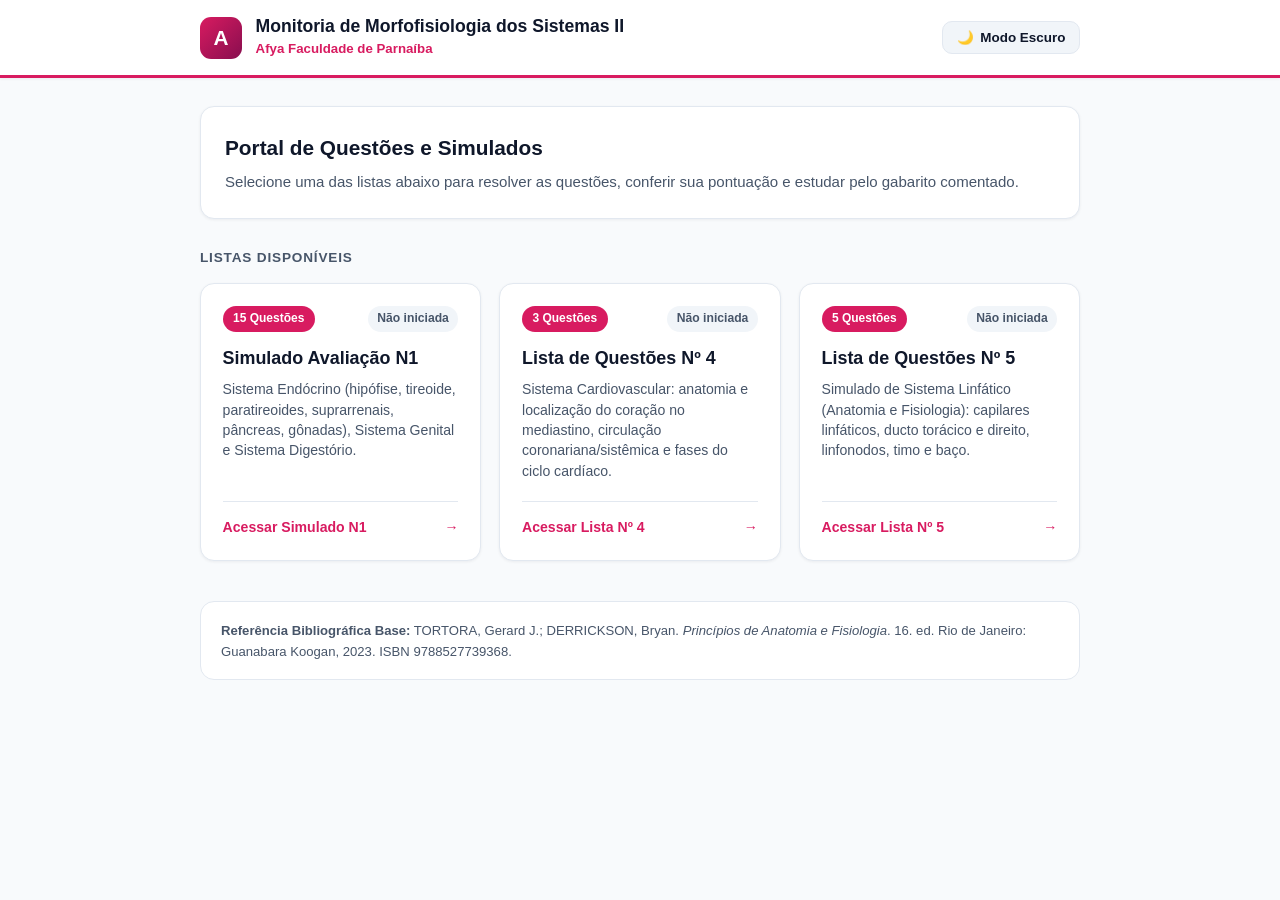
==== index.html @ 7c5d2d95 "Add files via upload" ====
<!DOCTYPE html>
<html lang="pt-BR" data-theme="light">
<head>
  <meta charset="UTF-8" />
  <meta name="viewport" content="width=device-width, initial-scale=1.0" />
  <title>Monitoria de Morfofisiologia dos Sistemas II | Afya Parnaíba</title>
  <link rel="stylesheet" href="style.css" />
</head>
<body>

  <header>
    <div class="header-container">
      <div class="brand">
        <div class="brand-logo">A</div>
        <div class="brand-text">
          <h1>Monitoria de Morfofisiologia dos Sistemas II</h1>
          <p>Afya Faculdade de Parnaíba</p>
        </div>
      </div>
      <div class="header-actions">
        <button class="btn-icon" id="themeToggle" type="button">
          <span id="themeIcon">🌙</span>
          <span id="themeText">Modo Escuro</span>
        </button>
      </div>
    </div>
  </header>

  <main>
    <div class="hero-banner">
      <h2>Portal de Questões e Simulados</h2>
      <p>Selecione uma das listas abaixo para resolver as questões, conferir sua pontuação e estudar pelo gabarito comentado.</p>
    </div>

    <div class="section-title">Listas Disponíveis</div>

    <div class="portal-grid">
      <!-- Card 1: Simulado N1 -->
      <a href="simulado-n1.html" class="portal-card">
        <div>
          <div class="portal-card-top">
            <span class="quiz-badge">15 Questões</span>
            <span class="portal-status" data-quiz-status="simulado_n1" data-total="15">Não iniciada</span>
          </div>
          <h3>Simulado Avaliação N1</h3>
          <p>Sistema Endócrino (hipófise, tireoide, paratireoides, suprarrenais, pâncreas, gônadas), Sistema Genital e Sistema Digestório.</p>
        </div>
        <div class="portal-card-footer">
          <span>Acessar Simulado N1</span>
          <span>→</span>
        </div>
      </a>

      <!-- Card 2: Lista Nº 4 -->
      <a href="lista-4.html" class="portal-card">
        <div>
          <div class="portal-card-top">
            <span class="quiz-badge">3 Questões</span>
            <span class="portal-status" data-quiz-status="lista_4" data-total="3">Não iniciada</span>
          </div>
          <h3>Lista de Questões Nº 4</h3>
          <p>Sistema Cardiovascular: anatomia e localização do coração no mediastino, circulação coronariana/sistêmica e fases do ciclo cardíaco.</p>
        </div>
        <div class="portal-card-footer">
          <span>Acessar Lista Nº 4</span>
          <span>→</span>
        </div>
      </a>

      <!-- Card 3: Lista Nº 5 -->
      <a href="lista-5.html" class="portal-card">
        <div>
          <div class="portal-card-top">
            <span class="quiz-badge">5 Questões</span>
            <span class="portal-status" data-quiz-status="lista_5" data-total="5">Não iniciada</span>
          </div>
          <h3>Lista de Questões Nº 5</h3>
          <p>Simulado de Sistema Linfático (Anatomia e Fisiologia): capilares linfáticos, ducto torácico e direito, linfonodos, timo e baço.</p>
        </div>
        <div class="portal-card-footer">
          <span>Acessar Lista Nº 5</span>
          <span>→</span>
        </div>
      </a>
    </div>

    <div class="reference-box">
      <strong>Referência Bibliográfica Base:</strong> TORTORA, Gerard J.; DERRICKSON, Bryan. <em>Princípios de Anatomia e Fisiologia</em>. 16. ed. Rio de Janeiro: Guanabara Koogan, 2023. ISBN 9788527739368.
    </div>
  </main>

  <script src="quiz.js"></script>
</body>
</html>
---- style.css ----
:root {
  --afya-primary: #d81b60;
  --afya-primary-hover: #ad1457;
  --afya-primary-light: #fce4ec;
  --bg-main: #f8fafc;
  --bg-card: #ffffff;
  --bg-subtle: #f1f5f9;
  --text-main: #0f172a;
  --text-muted: #475569;
  --border-color: #e2e8f0;
  --correct-bg: #ecfdf5;
  --correct-border: #10b981;
  --correct-text: #065f46;
  --wrong-bg: #fef2f2;
  --wrong-border: #ef4444;
  --wrong-text: #991b1b;
  --unanswered-bg: #fffbeb;
  --unanswered-border: #f59e0b;
  --unanswered-text: #92400e;
  --shadow-sm: 0 1px 3px rgba(15, 23, 42, 0.06);
  --shadow-md: 0 4px 14px rgba(15, 23, 42, 0.08);
  --radius: 14px;
}

[data-theme="dark"] {
  --afya-primary: #ec407a;
  --afya-primary-hover: #f06292;
  --afya-primary-light: rgba(236, 64, 122, 0.15);
  --bg-main: #0b0f19;
  --bg-card: #151c2c;
  --bg-subtle: #1e293b;
  --text-main: #f1f5f9;
  --text-muted: #94a3b8;
  --border-color: #26334d;
  --correct-bg: rgba(16, 185, 129, 0.14);
  --correct-border: #10b981;
  --correct-text: #6ee7b7;
  --wrong-bg: rgba(239, 68, 68, 0.14);
  --wrong-border: #ef4444;
  --wrong-text: #fca5a5;
  --unanswered-bg: rgba(245, 158, 11, 0.14);
  --unanswered-border: #f59e0b;
  --unanswered-text: #fcd34d;
  --shadow-sm: 0 1px 3px rgba(0, 0, 0, 0.3);
  --shadow-md: 0 4px 16px rgba(0, 0, 0, 0.4);
}

* {
  box-sizing: border-box;
  margin: 0;
  padding: 0;
}

body {
  font-family: -apple-system, BlinkMacSystemFont, "Segoe UI", Roboto, Inter, Helvetica, Arial, sans-serif;
  background-color: var(--bg-main);
  color: var(--text-main);
  line-height: 1.6;
  transition: background-color 0.25s ease, color 0.25s ease;
  padding-bottom: 4rem;
}

header {
  background: var(--bg-card);
  border-bottom: 3px solid var(--afya-primary);
  box-shadow: var(--shadow-sm);
  position: sticky;
  top: 0;
  z-index: 100;
}

.header-container {
  max-width: 920px;
  margin: 0 auto;
  padding: 1rem 1.25rem;
  display: flex;
  align-items: center;
  justify-content: space-between;
  gap: 1rem;
  flex-wrap: wrap;
}

.brand {
  display: flex;
  align-items: center;
  gap: 0.85rem;
  text-decoration: none;
}

.brand-logo {
  width: 42px;
  height: 42px;
  border-radius: 11px;
  background: linear-gradient(135deg, #d81b60, #880e4f);
  color: #fff;
  font-weight: 800;
  font-size: 1.3rem;
  display: flex;
  align-items: center;
  justify-content: center;
  flex-shrink: 0;
}

.brand-text h1 {
  font-size: 1.1rem;
  font-weight: 700;
  color: var(--text-main);
  line-height: 1.25;
}

.brand-text p {
  font-size: 0.83rem;
  color: var(--afya-primary);
  font-weight: 600;
}

.header-actions {
  display: flex;
  align-items: center;
  gap: 0.6rem;
}

.btn-icon, .btn-back {
  background: var(--bg-subtle);
  color: var(--text-main);
  border: 1px solid var(--border-color);
  padding: 0.5rem 0.85rem;
  border-radius: 10px;
  cursor: pointer;
  font-size: 0.84rem;
  font-weight: 600;
  text-decoration: none;
  display: inline-flex;
  align-items: center;
  gap: 0.4rem;
  transition: all 0.2s ease;
}

.btn-icon:hover, .btn-back:hover {
  border-color: var(--afya-primary);
  color: var(--afya-primary);
}

main {
  max-width: 920px;
  margin: 1.75rem auto 0;
  padding: 0 1.25rem;
}

/* Portal Home */
.hero-banner {
  background: var(--bg-card);
  border: 1px solid var(--border-color);
  border-radius: var(--radius);
  padding: 1.5rem;
  margin-bottom: 1.75rem;
  box-shadow: var(--shadow-sm);
}

.hero-banner h2 {
  font-size: 1.3rem;
  margin-bottom: 0.35rem;
}

.hero-banner p {
  color: var(--text-muted);
  font-size: 0.94rem;
}

.section-title {
  font-size: 0.85rem;
  text-transform: uppercase;
  letter-spacing: 0.06em;
  color: var(--text-muted);
  font-weight: 700;
  margin-bottom: 0.9rem;
}

.portal-grid {
  display: grid;
  grid-template-columns: repeat(auto-fit, minmax(270px, 1fr));
  gap: 1.15rem;
}

.portal-card {
  background: var(--bg-card);
  border: 1.5px solid var(--border-color);
  border-radius: var(--radius);
  padding: 1.35rem;
  text-decoration: none;
  color: inherit;
  display: flex;
  flex-direction: column;
  justify-content: space-between;
  gap: 1.25rem;
  box-shadow: var(--shadow-sm);
  transition: all 0.2s ease;
}

.portal-card:hover {
  border-color: var(--afya-primary);
  transform: translateY(-3px);
  box-shadow: var(--shadow-md);
}

.portal-card-top {
  display: flex;
  justify-content: space-between;
  align-items: center;
  margin-bottom: 0.75rem;
}

.quiz-badge {
  font-size: 0.75rem;
  font-weight: 700;
  padding: 0.22rem 0.65rem;
  border-radius: 999px;
  background: var(--afya-primary);
  color: #fff;
}

.portal-status {
  font-size: 0.76rem;
  font-weight: 600;
  color: var(--text-muted);
  background: var(--bg-subtle);
  padding: 0.2rem 0.6rem;
  border-radius: 999px;
}

.portal-status.done {
  background: var(--correct-bg);
  color: var(--correct-text);
}

.portal-card h3 {
  font-size: 1.12rem;
  margin-bottom: 0.4rem;
  color: var(--text-main);
}

.portal-card p {
  font-size: 0.88rem;
  color: var(--text-muted);
  line-height: 1.45;
}

.portal-card-footer {
  display: flex;
  justify-content: space-between;
  align-items: center;
  padding-top: 0.85rem;
  border-top: 1px solid var(--border-color);
  font-size: 0.88rem;
  font-weight: 700;
  color: var(--afya-primary);
}

/* Status & Progress */
.status-bar {
  background: var(--bg-card);
  border: 1px solid var(--border-color);
  border-radius: var(--radius);
  padding: 1.1rem 1.25rem;
  margin-bottom: 1.5rem;
  box-shadow: var(--shadow-sm);
}

.status-top {
  display: flex;
  justify-content: space-between;
  align-items: center;
  flex-wrap: wrap;
  gap: 0.5rem;
  margin-bottom: 0.6rem;
}

.status-info {
  font-size: 1rem;
  font-weight: 700;
}

.status-count {
  font-size: 0.85rem;
  color: var(--text-muted);
  font-weight: 600;
}

.progress-track {
  width: 100%;
  height: 10px;
  background: var(--bg-subtle);
  border-radius: 999px;
  overflow: hidden;
}

.progress-fill {
  height: 100%;
  width: 0%;
  background: linear-gradient(90deg, #d81b60, #ec407a);
  transition: width 0.3s ease;
}

/* Filters */
.filter-bar {
  display: none;
  gap: 0.5rem;
  flex-wrap: wrap;
  margin-bottom: 1.25rem;
}

.filter-bar.visible {
  display: flex;
}

.filter-btn {
  background: var(--bg-card);
  border: 1px solid var(--border-color);
  color: var(--text-muted);
  padding: 0.45rem 0.9rem;
  border-radius: 999px;
  font-size: 0.83rem;
  font-weight: 600;
  cursor: pointer;
}

.filter-btn.active {
  background: var(--afya-primary);
  color: #fff;
  border-color: var(--afya-primary);
}

/* Questions */
.questions-list {
  display: flex;
  flex-direction: column;
  gap: 1.25rem;
}

.question-card {
  background: var(--bg-card);
  border: 1px solid var(--border-color);
  border-radius: var(--radius);
  padding: 1.5rem;
  box-shadow: var(--shadow-sm);
}

.question-card.card-correct { border-left: 5px solid var(--correct-border); }
.question-card.card-wrong { border-left: 5px solid var(--wrong-border); }
.question-card.card-unanswered { border-left: 5px solid var(--unanswered-border); }

.question-header {
  display: flex;
  align-items: center;
  justify-content: space-between;
  margin-bottom: 0.85rem;
  gap: 0.5rem;
}

.question-number {
  font-size: 0.8rem;
  font-weight: 700;
  text-transform: uppercase;
  color: var(--afya-primary);
  background: var(--afya-primary-light);
  padding: 0.25rem 0.7rem;
  border-radius: 6px;
}

.question-status-badge {
  font-size: 0.78rem;
  font-weight: 700;
  padding: 0.2rem 0.65rem;
  border-radius: 999px;
}

.badge-correct { background: var(--correct-bg); color: var(--correct-text); border: 1px solid var(--correct-border); }
.badge-wrong { background: var(--wrong-bg); color: var(--wrong-text); border: 1px solid var(--wrong-border); }
.badge-unanswered { background: var(--unanswered-bg); color: var(--unanswered-text); border: 1px solid var(--unanswered-border); }

.question-stem {
  font-size: 0.98rem;
  margin-bottom: 1.15rem;
  text-align: justify;
}

.options-group {
  display: flex;
  flex-direction: column;
  gap: 0.65rem;
}

.option-label {
  display: flex;
  align-items: flex-start;
  gap: 0.75rem;
  padding: 0.85rem 1rem;
  border: 1.5px solid var(--border-color);
  border-radius: 10px;
  cursor: pointer;
  background: var(--bg-main);
  transition: all 0.15s ease;
}

.option-label:hover:not(.disabled) {
  border-color: var(--afya-primary);
  background: var(--afya-primary-light);
}

.option-label.selected {
  border-color: var(--afya-primary);
  background: var(--afya-primary-light);
}

.option-label.opt-correct {
  border-color: var(--correct-border) !important;
  background: var(--correct-bg) !important;
  color: var(--correct-text);
  font-weight: 600;
}

.option-label.opt-wrong {
  border-color: var(--wrong-border) !important;
  background: var(--wrong-bg) !important;
  color: var(--wrong-text);
}

.option-label.disabled { cursor: default; }

.option-label input[type="radio"] {
  margin-top: 0.25rem;
  accent-color: var(--afya-primary);
  transform: scale(1.15);
  flex-shrink: 0;
}

.option-letter {
  font-weight: 700;
  min-width: 22px;
  color: var(--afya-primary);
}

.option-label.opt-correct .option-letter { color: var(--correct-text); }
.option-label.opt-wrong .option-letter { color: var(--wrong-text); }

.option-text {
  font-size: 0.94rem;
  flex: 1;
}

.explanation-box {
  display: none;
  margin-top: 1.15rem;
  padding: 1rem 1.15rem;
  border-radius: 10px;
  background: var(--bg-subtle);
  border-left: 4px solid var(--afya-primary);
  font-size: 0.9rem;
}

.explanation-box.visible { display: block; }

.explanation-title {
  font-weight: 700;
  color: var(--afya-primary);
  margin-bottom: 0.3rem;
  font-size: 0.82rem;
  text-transform: uppercase;
}

/* Results Dashboard */
.results-panel {
  display: none;
  background: var(--bg-card);
  border: 2px solid var(--afya-primary);
  border-radius: var(--radius);
  padding: 1.75rem;
  margin-bottom: 1.75rem;
  box-shadow: var(--shadow-md);
}

.results-panel.visible { display: block; }

.results-header {
  text-align: center;
  margin-bottom: 1.4rem;
}

.results-header h3 {
  font-size: 1.35rem;
  font-weight: 800;
  margin-bottom: 0.25rem;
}

.results-header p {
  color: var(--text-muted);
  font-size: 0.92rem;
}

.stats-grid {
  display: grid;
  grid-template-columns: repeat(auto-fit, minmax(140px, 1fr));
  gap: 0.9rem;
}

.stat-card {
  padding: 1rem;
  border-radius: 12px;
  text-align: center;
  border: 1px solid var(--border-color);
  background: var(--bg-subtle);
}

.stat-card.stat-correct { background: var(--correct-bg); border-color: var(--correct-border); color: var(--correct-text); }
.stat-card.stat-wrong { background: var(--wrong-bg); border-color: var(--wrong-border); color: var(--wrong-text); }
.stat-card.stat-unanswered { background: var(--unanswered-bg); border-color: var(--unanswered-border); color: var(--unanswered-text); }

.stat-value { font-size: 1.75rem; font-weight: 800; }
.stat-label { font-size: 0.78rem; font-weight: 700; text-transform: uppercase; margin-top: 0.2rem; }

/* Action Buttons */
.quiz-actions {
  margin-top: 2rem;
  display: flex;
  gap: 0.85rem;
  flex-wrap: wrap;
  justify-content: center;
}

.btn-primary {
  background: var(--afya-primary);
  color: #fff;
  border: none;
  padding: 0.9rem 1.8rem;
  border-radius: 12px;
  font-size: 0.98rem;
  font-weight: 700;
  cursor: pointer;
  box-shadow: 0 4px 12px rgba(216, 27, 96, 0.25);
  transition: all 0.2s ease;
}

.btn-primary:hover {
  background: var(--afya-primary-hover);
}

.btn-secondary {
  background: var(--bg-card);
  color: var(--text-main);
  border: 1.5px solid var(--border-color);
  padding: 0.9rem 1.5rem;
  border-radius: 12px;
  font-size: 0.94rem;
  font-weight: 600;
  cursor: pointer;
  text-decoration: none;
  display: inline-flex;
  align-items: center;
  justify-content: center;
}

.btn-secondary:hover {
  border-color: var(--afya-primary);
  color: var(--afya-primary);
}

.reference-box {
  margin-top: 2.5rem;
  padding: 1.1rem 1.25rem;
  background: var(--bg-card);
  border: 1px solid var(--border-color);
  border-radius: var(--radius);
  font-size: 0.82rem;
  color: var(--text-muted);
}

@media (max-width: 600px) {
  .question-card { padding: 1.15rem; }
  .question-stem { text-align: left; }
  .quiz-actions { flex-direction: column; }
  .btn-primary, .btn-secondary { width: 100%; }
}
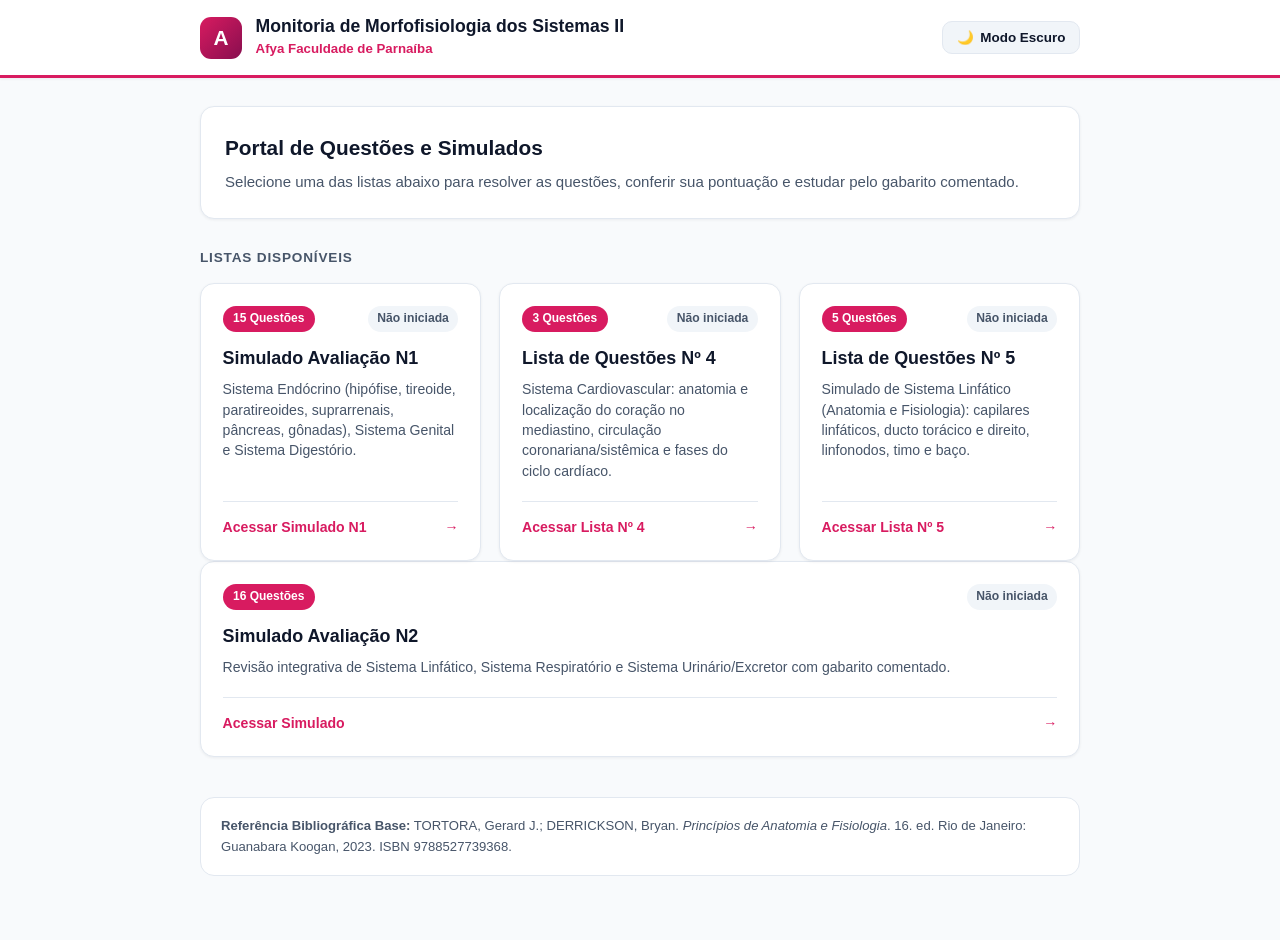
==== commit c8744f59: "adicao simulado n2" ====
--- a/index.html
+++ b/index.html
@@ -84,6 +84,22 @@
       </a>
     </div>
 
+      <!-- Card 4: Simulado N2 -->
+    <a href="simulado-n2.html" class="portal-card">
+  <div>
+    <div class="portal-card-top">
+      <span class="quiz-badge">16 Questões</span>
+      <span class="portal-status" data-quiz-status="simulado-n2" data-total="16">Não iniciado</span>
+    </div>
+    <h3>Simulado Avaliação N2</h3>
+    <p>Revisão integrativa de Sistema Linfático, Sistema Respiratório e Sistema Urinário/Excretor com gabarito comentado.</p>
+  </div>
+  <div class="portal-card-footer">
+    <span>Acessar Simulado</span>
+    <span>→</span>
+  </div>
+</a>
+
     <div class="reference-box">
       <strong>Referência Bibliográfica Base:</strong> TORTORA, Gerard J.; DERRICKSON, Bryan. <em>Princípios de Anatomia e Fisiologia</em>. 16. ed. Rio de Janeiro: Guanabara Koogan, 2023. ISBN 9788527739368.
     </div>
